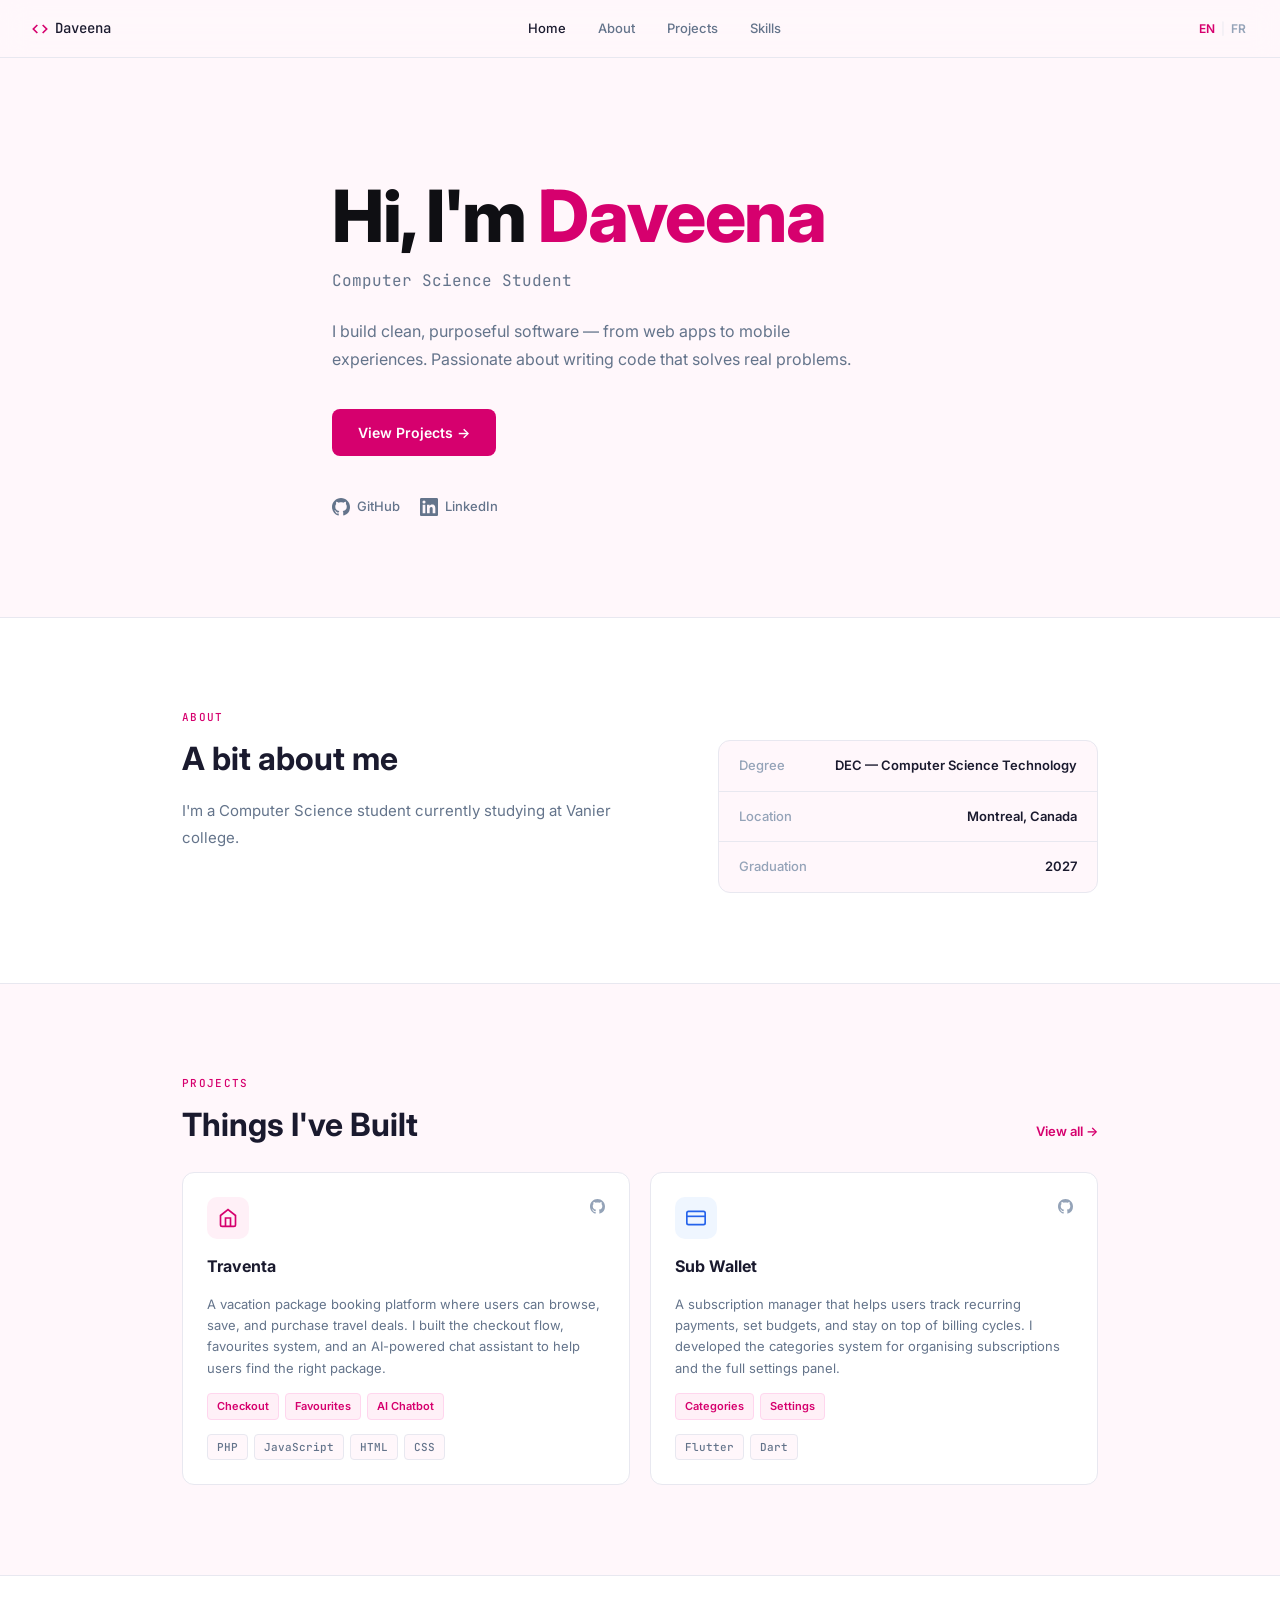
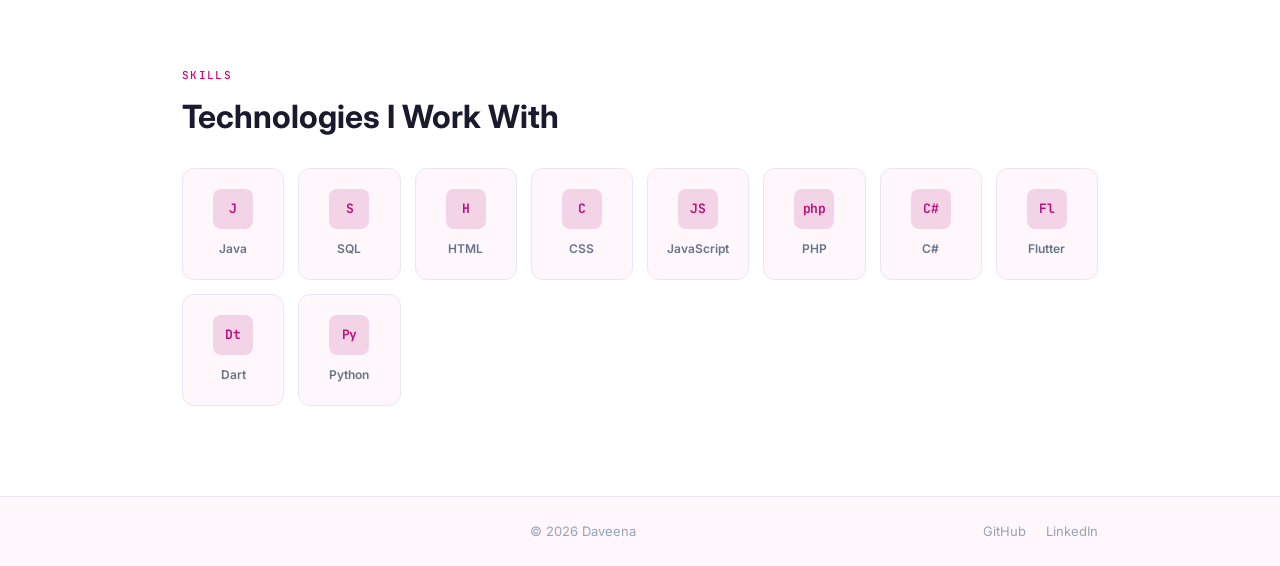
==== index.html @ 3ceb23bb "first commit" ====
<!DOCTYPE html>
<html lang="en">
<head>
  <meta charset="UTF-8" />
  <meta name="viewport" content="width=device-width, initial-scale=1.0"/>
  <title>Daveena — CS Student & Developer</title>
  <link href="https://fonts.googleapis.com/css2?family=Inter:wght@300;400;500;600;700;800&family=JetBrains+Mono:wght@400;500&display=swap" rel="stylesheet"/>
  <link rel="stylesheet" href="style.css"/>
</head>
<body>

<!-- NAV -->
<nav>
  <a href="#hero" class="nav-logo">
    <svg width="16" height="16" viewBox="0 0 24 24" fill="none" stroke="currentColor" stroke-width="2.5"><polyline points="16 18 22 12 16 6"/><polyline points="8 6 2 12 8 18"/></svg>
    Daveena
  </a>
  <ul class="nav-links">
    <li><a href="#hero" class="active" data-en="Home" data-fr="Accueil">Home</a></li>
    <li><a href="#about" data-en="About" data-fr="À propos">About</a></li>
    <li><a href="#projects" data-en="Projects" data-fr="Projets">Projects</a></li>
    <li><a href="#skills" data-en="Skills" data-fr="Compétences">Skills</a></li>
  </ul>
  <div class="nav-right">
    <div class="lang-toggle">
      <button class="lang-btn active" data-lang="en">EN</button>
      <span class="lang-divider">|</span>
      <button class="lang-btn" data-lang="fr">FR</button>
    </div>
  </div>
</nav>

<!-- HERO -->
<section id="hero">
  <div class="container hero-container">
    <h1 class="hero-name fade-in" data-en="Hi, I'm " data-fr="Bonjour, je suis ">Hi, I'm <span class="pink">Daveena</span></h1>
    <p class="hero-subtitle fade-in" data-en="Computer Science Student" data-fr="Étudiante en informatique">Computer Science Student & Developer</p>
    <p class="hero-desc fade-in" data-en="I build clean, purposeful software — from web apps to mobile experiences. Passionate about writing code that solves real problems." data-fr="Je développe des logiciels clairs et utiles — des applications web aux expériences mobiles. Passionnée par l'écriture de code qui résout de vrais problèmes.">I build clean, purposeful software — from web apps to mobile experiences. Passionate about writing code that solves real problems.</p>
    <div class="hero-actions fade-in">
      <a href="#projects" class="btn-primary" data-en="View Projects →" data-fr="Voir les projets →">View Projects →</a>
    </div>
    <div class="hero-socials fade-in">
      <a href="https://github.com/DaveenaPatel" target="_blank" title="GitHub" class="social-link">
        <svg width="18" height="18" viewBox="0 0 24 24" fill="currentColor"><path d="M12 0C5.37 0 0 5.37 0 12c0 5.31 3.435 9.795 8.205 11.385.6.105.825-.255.825-.57 0-.285-.015-1.23-.015-2.235-3.015.555-3.795-.735-4.035-1.41-.135-.345-.72-1.41-1.23-1.695-.42-.225-1.02-.78-.015-.795.945-.015 1.62.87 1.845 1.23 1.08 1.815 2.805 1.305 3.495.99.105-.78.42-1.305.765-1.605-2.67-.3-5.46-1.335-5.46-5.925 0-1.305.465-2.385 1.23-3.225-.12-.3-.54-1.53.12-3.18 0 0 1.005-.315 3.3 1.23.96-.27 1.98-.405 3-.405s2.04.135 3 .405c2.295-1.56 3.3-1.23 3.3-1.23.66 1.65.24 2.88.12 3.18.765.84 1.23 1.905 1.23 3.225 0 4.605-2.805 5.625-5.475 5.925.435.375.81 1.095.81 2.22 0 1.605-.015 2.895-.015 3.3 0 .315.225.69.825.57A12.02 12.02 0 0 0 24 12c0-6.63-5.37-12-12-12z"/></svg>
        GitHub
      </a>
      <a href="https://www.linkedin.com/in/daveena-patel-50628a3a7/" target="_blank" title="LinkedIn" class="social-link">
        <svg width="18" height="18" viewBox="0 0 24 24" fill="currentColor"><path d="M20.447 20.452h-3.554v-5.569c0-1.328-.027-3.037-1.852-3.037-1.853 0-2.136 1.445-2.136 2.939v5.667H9.351V9h3.414v1.561h.046c.477-.9 1.637-1.85 3.37-1.85 3.601 0 4.267 2.37 4.267 5.455v6.286zM5.337 7.433a2.062 2.062 0 0 1-2.063-2.065 2.064 2.064 0 1 1 2.063 2.065zm1.782 13.019H3.555V9h3.564v11.452zM22.225 0H1.771C.792 0 0 .774 0 1.729v20.542C0 23.227.792 24 1.771 24h20.451C23.2 24 24 23.227 24 22.271V1.729C24 .774 23.2 0 22.222 0h.003z"/></svg>
        LinkedIn
      </a>
    </div>
  </div>
</section>

<!-- ABOUT -->
<section id="about">
  <div class="container">
    <div class="section-label fade-in" data-en="About" data-fr="À propos">About</div>
    <div class="about-grid fade-in">
      <div class="about-left">
        <h2 data-en="A bit about me" data-fr="Un peu sur moi">A bit about me</h2>
        <p data-en="I'm a Computer Science student currently studying at Vanier college." data-fr="Je suis étudiant en informatique au collège Vanier.">I'm a Computer Science student currently studying at Vanier college.</p>
      </div>
      <div class="about-right">
        <div class="info-card">
          <div class="info-row">
            <span class="info-label" data-en="Degree" data-fr="Diplôme">Degree</span>
            <span class="info-val" data-en="DEC — Computer Science Technology" data-fr="DEC — Technologie des sciences informatiques">DEC — Computer Science Technology</span>
          </div>
          <div class="info-row">
            <span class="info-label" data-en="Location" data-fr="Lieu">Location</span>
            <span class="info-val" data-en="Montreal, Canada" data-fr="Montréal, Canada">Montreal, Canada</span>
          </div>
          <div class="info-row">
            <span class="info-label" data-en="Graduation" data-fr="Diplômée">Graduation</span>
            <span class="info-val">2027</span>
          </div>
        </div>
      </div>
    </div>
  </div>
</section>

<!-- PROJECTS -->
<section id="projects">
  <div class="container">
    <div class="section-label fade-in" data-en="Projects" data-fr="Projets">Projects</div>
    <div class="section-header fade-in">
      <h2 data-en="Things I've Built" data-fr="Ce que j'ai créé">Things I've Built</h2>
      <a href="projects.html" class="view-all" data-en="View all →" data-fr="Voir tout →">View all →</a>
    </div>
    <div class="projects-grid">

      <!-- TRAVENTA -->
      <div class="project-card fade-in">
        <div class="project-top">
          <div class="project-icon pink">
            <svg width="20" height="20" viewBox="0 0 24 24" fill="none" stroke="currentColor" stroke-width="2"><path d="M3 9l9-7 9 7v11a2 2 0 0 1-2 2H5a2 2 0 0 1-2-2z"/><polyline points="9 22 9 12 15 12 15 22"/></svg>
          </div>
          <div class="project-links">
            <a href="https://github.com/shayneuzan/Ecommerce-Project" target="_blank" class="icon-link" title="GitHub">
              <svg width="15" height="15" viewBox="0 0 24 24" fill="currentColor"><path d="M12 0C5.37 0 0 5.37 0 12c0 5.31 3.435 9.795 8.205 11.385.6.105.825-.255.825-.57 0-.285-.015-1.23-.015-2.235-3.015.555-3.795-.735-4.035-1.41-.135-.345-.72-1.41-1.23-1.695-.42-.225-1.02-.78-.015-.795.945-.015 1.62.87 1.845 1.23 1.08 1.815 2.805 1.305 3.495.99.105-.78.42-1.305.765-1.605-2.67-.3-5.46-1.335-5.46-5.925 0-1.305.465-2.385 1.23-3.225-.12-.3-.54-1.53.12-3.18 0 0 1.005-.315 3.3 1.23.96-.27 1.98-.405 3-.405s2.04.135 3 .405c2.295-1.56 3.3-1.23 3.3-1.23.66 1.65.24 2.88.12 3.18.765.84 1.23 1.905 1.23 3.225 0 4.605-2.805 5.625-5.475 5.925.435.375.81 1.095.81 2.22 0 1.605-.015 2.895-.015 3.3 0 .315.225.69.825.57A12.02 12.02 0 0 0 24 12c0-6.63-5.37-12-12-12z"/></svg>
            </a>
          </div>
        </div>
        <h3>Traventa</h3>
        <p data-en="A vacation package booking platform where users can browse, save, and purchase travel deals. I built the checkout flow, favourites system, and an AI-powered chat assistant to help users find the right package." data-fr="Une plateforme de réservation de forfaits vacances où les utilisateurs peuvent parcourir, sauvegarder et acheter des offres de voyage. J'ai développé le flux de paiement, le système de favoris et un assistant de chat IA.">A vacation package booking platform where users can browse, save, and purchase travel deals. I built the checkout flow, favourites system, and an AI-powered chat assistant to help users find the right package.</p>
        <div class="project-contributions">
          <span class="contrib-tag" data-en="Checkout" data-fr="Paiement">Checkout</span>
          <span class="contrib-tag" data-en="Favourites" data-fr="Favoris">Favourites</span>
          <span class="contrib-tag" data-en="AI Chatbot" data-fr="Chatbot IA">AI Chatbot</span>
        </div>
        <div class="tech-tags">
          <span class="tech-tag">PHP</span>
          <span class="tech-tag">JavaScript</span>
          <span class="tech-tag">HTML</span>
          <span class="tech-tag">CSS</span>
        </div>
      </div>

      <!-- SUB WALLET -->
      <div class="project-card fade-in">
        <div class="project-top">
          <div class="project-icon blue">
            <svg width="20" height="20" viewBox="0 0 24 24" fill="none" stroke="currentColor" stroke-width="2"><rect x="1" y="4" width="22" height="16" rx="2" ry="2"/><line x1="1" y1="10" x2="23" y2="10"/></svg>
          </div>
          <div class="project-links">
            <a href="https://github.com/DaveenaPatel/SubscriptionManager" target="_blank" class="icon-link" title="GitHub">
              <svg width="15" height="15" viewBox="0 0 24 24" fill="currentColor"><path d="M12 0C5.37 0 0 5.37 0 12c0 5.31 3.435 9.795 8.205 11.385.6.105.825-.255.825-.57 0-.285-.015-1.23-.015-2.235-3.015.555-3.795-.735-4.035-1.41-.135-.345-.72-1.41-1.23-1.695-.42-.225-1.02-.78-.015-.795.945-.015 1.62.87 1.845 1.23 1.08 1.815 2.805 1.305 3.495.99.105-.78.42-1.305.765-1.605-2.67-.3-5.46-1.335-5.46-5.925 0-1.305.465-2.385 1.23-3.225-.12-.3-.54-1.53.12-3.18 0 0 1.005-.315 3.3 1.23.96-.27 1.98-.405 3-.405s2.04.135 3 .405c2.295-1.56 3.3-1.23 3.3-1.23.66 1.65.24 2.88.12 3.18.765.84 1.23 1.905 1.23 3.225 0 4.605-2.805 5.625-5.475 5.925.435.375.81 1.095.81 2.22 0 1.605-.015 2.895-.015 3.3 0 .315.225.69.825.57A12.02 12.02 0 0 0 24 12c0-6.63-5.37-12-12-12z"/></svg>
            </a>
          </div>
        </div>
        <h3>Sub Wallet</h3>
        <p data-en="A subscription manager that helps users track recurring payments, set budgets, and stay on top of billing cycles. I developed the categories system for organising subscriptions and the full settings panel." data-fr="Un gestionnaire d'abonnements qui aide les utilisateurs à suivre les paiements récurrents et à gérer leur budget. J'ai développé le système de catégories et le panneau de paramètres complet.">A subscription manager that helps users track recurring payments, set budgets, and stay on top of billing cycles. I developed the categories system for organising subscriptions and the full settings panel.</p>
        <div class="project-contributions">
          <span class="contrib-tag" data-en="Categories" data-fr="Catégories">Categories</span>
          <span class="contrib-tag" data-en="Settings" data-fr="Paramètres">Settings</span>
        </div>
        <div class="tech-tags">
          <span class="tech-tag">Flutter</span>
          <span class="tech-tag">Dart</span>
        </div>
      </div>

    </div>
  </div>
</section>



<!-- SKILLS -->
<section id="skills">
  <div class="container">
    <div class="section-label fade-in" data-en="Skills" data-fr="Compétences">Skills</div>
    <h2 class="fade-in" data-en="Technologies I Work With" data-fr="Technologies que j'utilise">Technologies I Work With</h2>
    <div class="skills-grid fade-in">
      <div class="skill-item">
        <div class="skill-logo java">J</div>
        <span>Java</span>
      </div>
      <div class="skill-item">
        <div class="skill-logo sql">S</div>
        <span>SQL</span>
      </div>
      <div class="skill-item">
        <div class="skill-logo html">H</div>
        <span>HTML</span>
      </div>
      <div class="skill-item">
        <div class="skill-logo css">C</div>
        <span>CSS</span>
      </div>
      <div class="skill-item">
        <div class="skill-logo js">JS</div>
        <span>JavaScript</span>
      </div>
      <div class="skill-item">
        <div class="skill-logo php">php</div>
        <span>PHP</span>
      </div>
      <div class="skill-item">
        <div class="skill-logo csharp">C#</div>
        <span>C#</span>
      </div>
      <div class="skill-item">
        <div class="skill-logo flutter">Fl</div>
        <span>Flutter</span>
      </div>
      <div class="skill-item">
        <div class="skill-logo dart">Dt</div>
        <span>Dart</span>
      </div>
      <div class="skill-item">
        <div class="skill-logo python">Py</div>
        <span>Python</span>
      </div>
    </div>
  </div>
</section>

<!-- FOOTER -->
<footer>
  <div class="container footer-inner">
    <span class="footer-logo"></span>
    <span data-en="© 2026 Daveena" data-fr="© 2026 Daveena">© 2026 Daveena</span>
    <div class="footer-links">
      <a href="https://github.com/DaveenaPatel" target="_blank">GitHub</a>
      <a href="https://www.linkedin.com/in/daveena-patel-50628a3a7/" target="_blank">LinkedIn</a>
    </div>
  </div>
</footer>

<script src="script.js"></script>
</body>
</html>
---- style.css ----
*, *::before, *::after { box-sizing: border-box; margin: 0; padding: 0; }

:root {
  --pink: #D6006E;
  --pink-light: #FFF0F7;
  --pink-soft: #FFD6EE;
  --dark: #0f0f13;
  --text: #1a1a2e;
  --gray: #64748b;
  --gray-light: #94a3b8;
  --border: #e8e8f0;
  --bg: #FFF7FB;
  --bg-card: #ffffff;
  --radius: 12px;
  --mono: 'JetBrains Mono', monospace;
}

html { scroll-behavior: smooth; }

body {
  font-family: 'Inter', sans-serif;
  background: var(--bg);
  color: var(--text);
  font-size: 15px;
  line-height: 1.65;
  -webkit-font-smoothing: antialiased;
}

.pink { color: var(--pink); }

/* ── CONTAINER ── */
.container { max-width: 980px; margin: 0 auto; padding: 0 32px; }

/* ── NAV ── */
nav {
  position: sticky; top: 0; z-index: 100;
  height: 58px;
  display: flex; align-items: center; justify-content: space-between;
  padding: 0 32px;
  background: rgba(255,247,251,0.88);
  backdrop-filter: blur(14px);
  border-bottom: 1px solid var(--border);
}
.nav-logo {
  display: flex; align-items: center; gap: 7px;
  font-family: var(--mono); font-size: 14px; font-weight: 500;
  color: var(--text); text-decoration: none;
}
.nav-logo svg { color: var(--pink); }
.nav-links {
  display: flex; gap: 32px; list-style: none;
}
.nav-links a {
  font-size: 13px; font-weight: 500;
  color: var(--gray); text-decoration: none;
  transition: color .18s;
}
.nav-links a:hover, .nav-links a.active { color: var(--text); }
.nav-resume {
  font-size: 12px; font-weight: 600;
  color: var(--pink); text-decoration: none;
  border: 1.5px solid var(--pink);
  padding: 6px 14px; border-radius: 6px;
  transition: all .18s;
}
.nav-resume:hover { background: var(--pink); color: white; }

.nav-right { display: flex; align-items: center; gap: 14px; }

.lang-toggle { display: flex; align-items: center; gap: 4px; }
.lang-btn {
  background: none; border: none; cursor: pointer;
  font-size: 12px; font-weight: 600; font-family: 'Inter', sans-serif;
  color: var(--gray-light); padding: 4px 2px;
  transition: color .18s;
}
.lang-btn:hover { color: var(--text); }
.lang-btn.active { color: var(--pink); }
.lang-divider { color: var(--border); font-size: 12px; }

/* ── SECTIONS ── */
section { padding: 90px 0; scroll-margin-top: 58px; }

.section-label {
  font-family: var(--mono);
  font-size: 11px; font-weight: 500;
  color: var(--pink); letter-spacing: .12em;
  text-transform: uppercase; margin-bottom: 14px;
}

h2 {
  font-size: 32px; font-weight: 700;
  color: var(--text); line-height: 1.2;
  margin-bottom: 40px;
}

/* ── HERO ── */
#hero { padding: 120px 0 100px; }
.hero-container { max-width: 680px; }

.hero-name {
  font-size: clamp(44px, 6vw, 72px);
  font-weight: 800; line-height: 1.06;
  color: var(--dark);
  letter-spacing: -.02em;
  margin-bottom: 14px;
}
.hero-subtitle {
  font-family: var(--mono);
  font-size: 16px; font-weight: 400;
  color: var(--gray);
  margin-bottom: 22px;
}
.hero-desc {
  font-size: 16px; color: var(--gray);
  max-width: 540px; line-height: 1.75;
  margin-bottom: 36px;
}

.hero-actions {
  display: flex; gap: 12px; flex-wrap: wrap;
  margin-bottom: 40px;
}
.btn-primary {
  background: var(--pink); color: white;
  padding: 12px 26px; border-radius: 8px;
  font-size: 14px; font-weight: 600;
  text-decoration: none;
  transition: opacity .18s;
}
.btn-primary:hover { opacity: .86; }
.btn-outline {
  display: flex; align-items: center; gap: 7px;
  background: transparent; color: var(--text);
  padding: 12px 22px; border-radius: 8px;
  font-size: 14px; font-weight: 600;
  text-decoration: none;
  border: 1.5px solid var(--border);
  transition: border-color .18s, color .18s;
}
.btn-outline:hover { border-color: var(--pink); color: var(--pink); }

.hero-socials {
  display: flex; gap: 20px;
}
.social-link {
  display: flex; align-items: center; gap: 7px;
  font-size: 13px; font-weight: 500;
  color: var(--gray); text-decoration: none;
  transition: color .18s;
}
.social-link:hover { color: var(--pink); }

/* ── ABOUT ── */
#about { background: white; border-top: 1px solid var(--border); border-bottom: 1px solid var(--border); }

.about-grid {
  display: grid; grid-template-columns: 1fr 380px; gap: 60px;
  align-items: start;
}
.about-left h2 { margin-bottom: 18px; }
.about-left p {
  color: var(--gray); font-size: 15px; line-height: 1.8;
  margin-bottom: 16px;
}
.about-left p:last-child { margin-bottom: 0; }

.info-card {
  background: var(--bg); border: 1px solid var(--border);
  border-radius: var(--radius); overflow: hidden;
}
.info-row {
  display: flex; justify-content: space-between; align-items: center;
  padding: 14px 20px;
  border-bottom: 1px solid var(--border);
  font-size: 13px;
}
.info-row:last-child { border-bottom: none; }
.info-label { color: var(--gray-light); font-weight: 500; }
.info-val { color: var(--text); font-weight: 600; }

/* ── PROJECTS ── */
#projects { }
.section-header {
  display: flex; align-items: baseline; justify-content: space-between;
  margin-bottom: 28px;
}
.section-header h2 { margin-bottom: 0; }
.view-all {
  font-size: 13px; font-weight: 600;
  color: var(--pink); text-decoration: none;
}
.view-all:hover { opacity: .75; }

.projects-grid {
  display: grid; grid-template-columns: repeat(2, 1fr); gap: 20px;
}
.project-card {
  background: var(--bg-card);
  border: 1px solid var(--border);
  border-radius: var(--radius);
  padding: 24px;
  display: flex; flex-direction: column; gap: 14px;
  transition: box-shadow .2s, transform .2s, border-color .2s;
}
.project-card:hover {
  transform: translateY(-3px);
  box-shadow: 0 12px 40px rgba(214,0,110,.07);
  border-color: #f0c0dc;
}
.project-top {
  display: flex; justify-content: space-between; align-items: flex-start;
}
.project-icon {
  width: 42px; height: 42px; border-radius: 10px;
  display: flex; align-items: center; justify-content: center;
}
.project-icon.pink { background: #fff0f7; color: var(--pink); }
.project-icon.green { background: #f0fdf4; color: #16a34a; }
.project-icon.blue { background: #eff6ff; color: #2563eb; }
.project-links { display: flex; gap: 8px; }
.icon-link {
  color: var(--gray-light); text-decoration: none;
  transition: color .18s;
}
.icon-link:hover { color: var(--pink); }

.project-card h3 {
  font-size: 16px; font-weight: 700; color: var(--text);
}
.project-card p {
  font-size: 13px; color: var(--gray);
  line-height: 1.65; flex: 1;
}
.tech-tags { display: flex; gap: 6px; flex-wrap: wrap; margin-top: auto; }
.tech-tag {
  font-family: var(--mono);
  font-size: 11px; font-weight: 500;
  background: var(--bg); color: var(--gray);
  border: 1px solid var(--border);
  padding: 3px 9px; border-radius: 4px;
}
.project-contributions { display: flex; gap: 6px; flex-wrap: wrap; }
.contrib-tag {
  font-size: 11px; font-weight: 600;
  background: var(--pink-light); color: var(--pink);
  border: 1px solid var(--pink-soft);
  padding: 3px 9px; border-radius: 4px;
}

/* ── SKILLS ── */
#skills { background: white; border-top: 1px solid var(--border); }
#skills h2 { margin-bottom: 32px; }

.skills-grid {
  display: grid;
  grid-template-columns: repeat(auto-fill, minmax(90px, 1fr));
  gap: 14px;
}
.skill-item {
  display: flex; flex-direction: column; align-items: center; gap: 10px;
  padding: 20px 12px;
  background: var(--bg); border: 1px solid var(--border);
  border-radius: var(--radius);
  font-size: 12px; font-weight: 600; color: var(--gray);
  transition: border-color .18s, transform .18s, box-shadow .18s;
  cursor: default;
}
.skill-item:hover {
  border-color: var(--pink);
  transform: translateY(-2px);
  box-shadow: 0 4px 16px rgba(214,0,110,.06);
}
.skill-logo {
  width: 40px; height: 40px; border-radius: 8px;
  display: flex; align-items: center; justify-content: center;
  font-family: var(--mono); font-size: 13px; font-weight: 700;
  letter-spacing: -.02em;
}
.skill-logo.java    {background: #f3d4e6; color: #b8147c;}
.skill-logo.sql     {background: #f3d4e6; color: #b8147c;}
.skill-logo.html    {background: #f3d4e6; color: #b8147c;}
.skill-logo.css     {background: #f3d4e6; color: #b8147c;}
.skill-logo.js      {background: #f3d4e6; color: #b8147c;}
.skill-logo.php     {background: #f3d4e6; color: #b8147c;}
.skill-logo.csharp  {background: #f3d4e6; color: #b8147c;}
.skill-logo.flutter {background: #f3d4e6; color: #b8147c;}
.skill-logo.dart    {background: #f3d4e6; color: #b8147c;}
.skill-logo.python  {background: #f3d4e6; color: #b8147c;}

/* ── FOOTER ── */
footer {
  border-top: 1px solid var(--border);
  padding: 24px 32px;
}
.footer-inner {
  display: flex; align-items: center; justify-content: space-between;
  font-size: 13px; color: var(--gray-light);
}
.footer-logo {
  font-family: var(--mono); font-weight: 500;
  color: var(--gray);
}
.footer-links {
  display: flex; gap: 20px;
}
.footer-links a {
  color: var(--gray-light); text-decoration: none;
  transition: color .18s;
}
.footer-links a:hover { color: var(--pink); }

/* ── ANIMATIONS ── */
.fade-in {
  opacity: 0; transform: translateY(18px);
  transition: opacity .55s ease, transform .55s ease;
}
.fade-in.visible { opacity: 1; transform: none; }

/* ── CURSOR ── */
.cursor {
  display: inline-block; width: 2px; height: 1em;
  background: var(--pink); margin-left: 2px;
  vertical-align: middle; animation: blink 1s infinite;
}
@keyframes blink { 0%,100%{opacity:1} 50%{opacity:0} }

/* ── RESPONSIVE ── */
@media (max-width: 768px) {
  .container { padding: 0 20px; }
  nav { padding: 0 20px; }
  .nav-links { display: none; }
  #hero { padding: 80px 0 60px; }
  .hero-name { font-size: 40px; }
  .about-grid { grid-template-columns: 1fr; }
  .projects-grid { grid-template-columns: 1fr; }
  .skills-grid { grid-template-columns: repeat(3, 1fr); }
  .footer-inner { flex-direction: column; gap: 12px; text-align: center; }
}
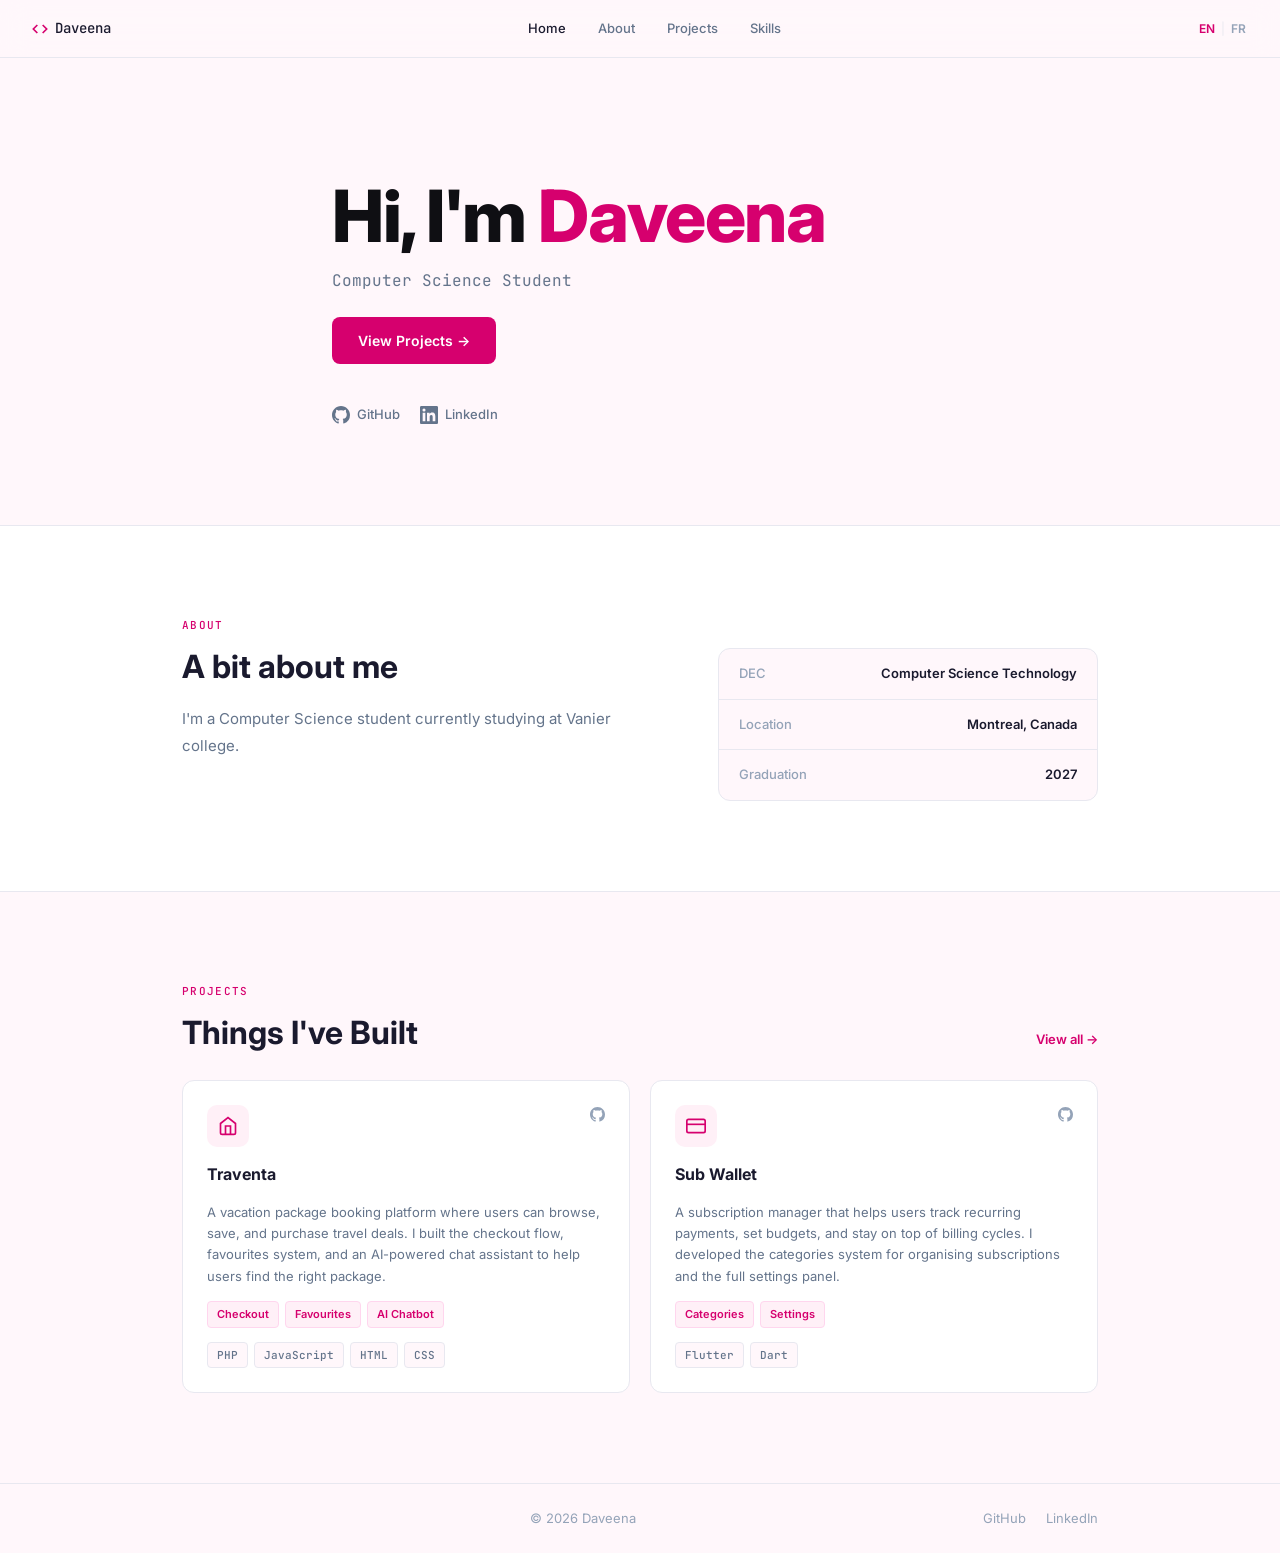
==== commit 2632808d: "changes made" ====
--- a/index.html
+++ b/index.html
@@ -3,7 +3,7 @@
 <head>
   <meta charset="UTF-8" />
   <meta name="viewport" content="width=device-width, initial-scale=1.0"/>
-  <title>Daveena — CS Student & Developer</title>
+  <title>Daveena — CS Student</title>
   <link href="https://fonts.googleapis.com/css2?family=Inter:wght@300;400;500;600;700;800&family=JetBrains+Mono:wght@400;500&display=swap" rel="stylesheet"/>
   <link rel="stylesheet" href="style.css"/>
 </head>
@@ -35,7 +35,6 @@
   <div class="container hero-container">
     <h1 class="hero-name fade-in" data-en="Hi, I'm " data-fr="Bonjour, je suis ">Hi, I'm <span class="pink">Daveena</span></h1>
     <p class="hero-subtitle fade-in" data-en="Computer Science Student" data-fr="Étudiante en informatique">Computer Science Student & Developer</p>
-    <p class="hero-desc fade-in" data-en="I build clean, purposeful software — from web apps to mobile experiences. Passionate about writing code that solves real problems." data-fr="Je développe des logiciels clairs et utiles — des applications web aux expériences mobiles. Passionnée par l'écriture de code qui résout de vrais problèmes.">I build clean, purposeful software — from web apps to mobile experiences. Passionate about writing code that solves real problems.</p>
     <div class="hero-actions fade-in">
       <a href="#projects" class="btn-primary" data-en="View Projects →" data-fr="Voir les projets →">View Projects →</a>
     </div>
@@ -64,8 +63,8 @@
       <div class="about-right">
         <div class="info-card">
           <div class="info-row">
-            <span class="info-label" data-en="Degree" data-fr="Diplôme">Degree</span>
-            <span class="info-val" data-en="DEC — Computer Science Technology" data-fr="DEC — Technologie des sciences informatiques">DEC — Computer Science Technology</span>
+            <span class="info-label">DEC</span>
+            <span class="info-val" data-en="Computer Science Technology" data-fr="Technologie des sciences informatiques">DEC — Computer Science Technology</span>
           </div>
           <div class="info-row">
             <span class="info-label" data-en="Location" data-fr="Lieu">Location</span>
@@ -121,7 +120,7 @@
       <!-- SUB WALLET -->
       <div class="project-card fade-in">
         <div class="project-top">
-          <div class="project-icon blue">
+          <div class="project-icon pink">
             <svg width="20" height="20" viewBox="0 0 24 24" fill="none" stroke="currentColor" stroke-width="2"><rect x="1" y="4" width="22" height="16" rx="2" ry="2"/><line x1="1" y1="10" x2="23" y2="10"/></svg>
           </div>
           <div class="project-links">
@@ -149,19 +148,41 @@
 
 
 <!-- SKILLS -->
-<section id="skills">
+<!-- <section id="skills">
   <div class="container">
     <div class="section-label fade-in" data-en="Skills" data-fr="Compétences">Skills</div>
-    <h2 class="fade-in" data-en="Technologies I Work With" data-fr="Technologies que j'utilise">Technologies I Work With</h2>
+    <h2 class="fade-in" data-en="What I have have learned" data-fr="Ce que j'ai appris">What I Have Learned</h2>
+
+    <h3 class="skills-subheading fade-in" data-en="Languages" data-fr="Langages">Languages</h3>
     <div class="skills-grid fade-in">
       <div class="skill-item">
         <div class="skill-logo java">J</div>
         <span>Java</span>
       </div>
       <div class="skill-item">
-        <div class="skill-logo sql">S</div>
-        <span>SQL</span>
-      </div>
+        <div class="skill-logo js">JS</div>
+        <span>JavaScript</span>
+      </div>
+      <div class="skill-item">
+        <div class="skill-logo php">php</div>
+        <span>PHP</span>
+      </div>
+      <div class="skill-item">
+        <div class="skill-logo csharp">C#</div>
+        <span>C#</span>
+      </div>
+      <div class="skill-item">
+        <div class="skill-logo dart">Dt</div>
+        <span>Dart</span>
+      </div>
+      <div class="skill-item">
+        <div class="skill-logo python">Py</div>
+        <span>Python</span>
+      </div>
+    </div>
+
+    <h3 class="skills-subheading fade-in" data-en="Technologies" data-fr="Technologies">Technologies</h3>
+    <div class="skills-grid fade-in">
       <div class="skill-item">
         <div class="skill-logo html">H</div>
         <span>HTML</span>
@@ -171,32 +192,13 @@
         <span>CSS</span>
       </div>
       <div class="skill-item">
-        <div class="skill-logo js">JS</div>
-        <span>JavaScript</span>
-      </div>
-      <div class="skill-item">
-        <div class="skill-logo php">php</div>
-        <span>PHP</span>
-      </div>
-      <div class="skill-item">
-        <div class="skill-logo csharp">C#</div>
-        <span>C#</span>
-      </div>
-      <div class="skill-item">
         <div class="skill-logo flutter">Fl</div>
         <span>Flutter</span>
       </div>
-      <div class="skill-item">
-        <div class="skill-logo dart">Dt</div>
-        <span>Dart</span>
-      </div>
-      <div class="skill-item">
-        <div class="skill-logo python">Py</div>
-        <span>Python</span>
-      </div>
-    </div>
-  </div>
-</section>
+    </div>
+
+  </div>
+</section> -->
 
 <!-- FOOTER -->
 <footer>
--- a/style.css
+++ b/style.css
@@ -216,8 +216,6 @@
   display: flex; align-items: center; justify-content: center;
 }
 .project-icon.pink { background: #fff0f7; color: var(--pink); }
-.project-icon.green { background: #f0fdf4; color: #16a34a; }
-.project-icon.blue { background: #eff6ff; color: #2563eb; }
 .project-links { display: flex; gap: 8px; }
 .icon-link {
   color: var(--gray-light); text-decoration: none;
@@ -337,3 +335,10 @@
   .skills-grid { grid-template-columns: repeat(3, 1fr); }
   .footer-inner { flex-direction: column; gap: 12px; text-align: center; }
 }
+
+.skills-subheading {
+  font-size: 13px; font-weight: 700;
+  text-transform: uppercase; letter-spacing: .08em;
+  color: var(--gray-light); font-family: var(--mono);
+  margin-bottom: 16px; margin-top: 36px;
+}
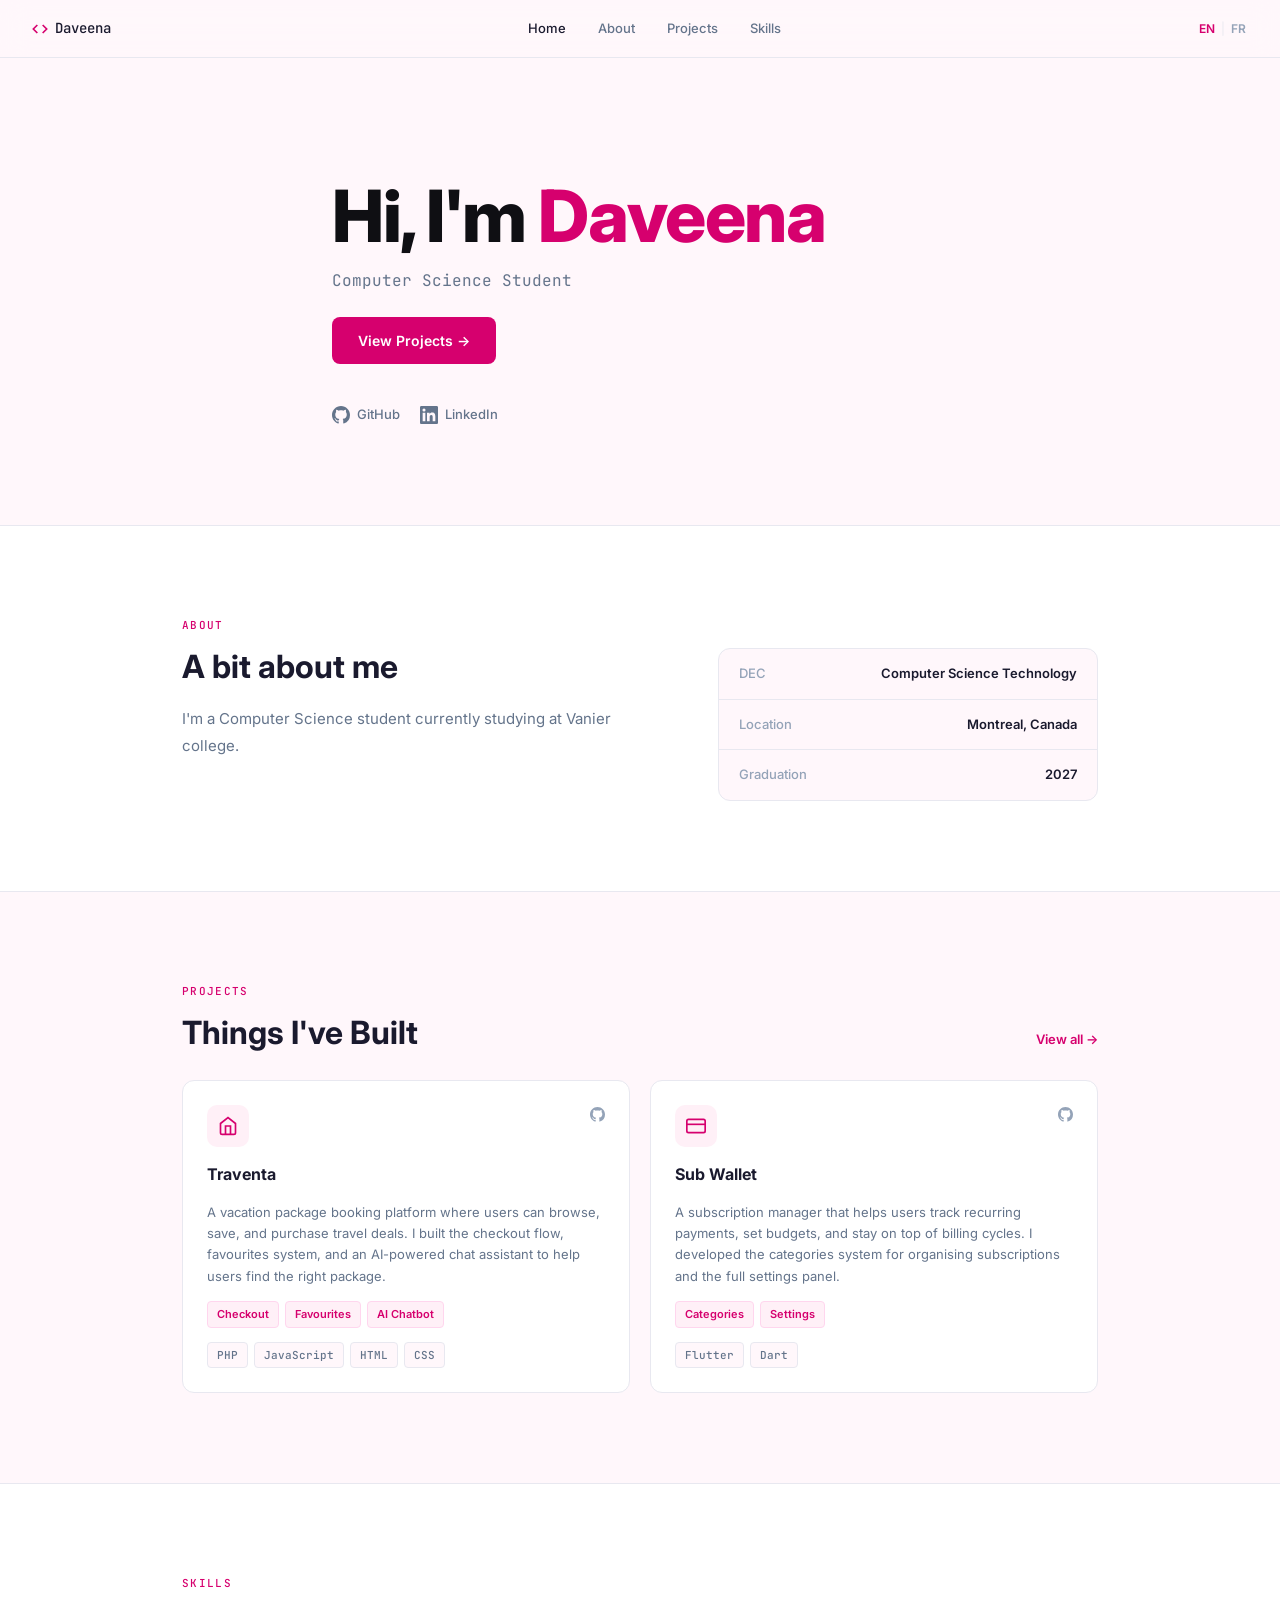
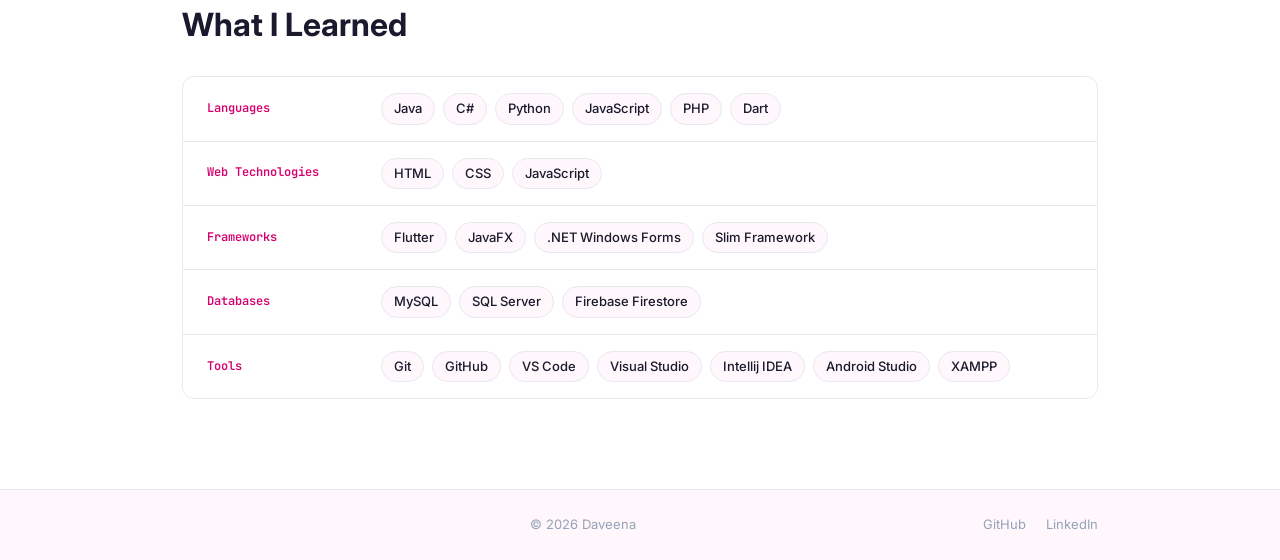
==== commit b18f3327: "changed what i learned part" ====
--- a/index.html
+++ b/index.html
@@ -3,7 +3,8 @@
 <head>
   <meta charset="UTF-8" />
   <meta name="viewport" content="width=device-width, initial-scale=1.0"/>
-  <title>Daveena — CS Student</title>
+  <title>Daveena</title>
+  <link rel="icon" type="image/x-icon" href="D.png">
   <link href="https://fonts.googleapis.com/css2?family=Inter:wght@300;400;500;600;700;800&family=JetBrains+Mono:wght@400;500&display=swap" rel="stylesheet"/>
   <link rel="stylesheet" href="style.css"/>
 </head>
@@ -145,60 +146,70 @@
   </div>
 </section>
 
-
-
 <!-- SKILLS -->
-<!-- <section id="skills">
+<section id="skills">
   <div class="container">
     <div class="section-label fade-in" data-en="Skills" data-fr="Compétences">Skills</div>
-    <h2 class="fade-in" data-en="What I have have learned" data-fr="Ce que j'ai appris">What I Have Learned</h2>
-
-    <h3 class="skills-subheading fade-in" data-en="Languages" data-fr="Langages">Languages</h3>
-    <div class="skills-grid fade-in">
-      <div class="skill-item">
-        <div class="skill-logo java">J</div>
-        <span>Java</span>
-      </div>
-      <div class="skill-item">
-        <div class="skill-logo js">JS</div>
-        <span>JavaScript</span>
-      </div>
-      <div class="skill-item">
-        <div class="skill-logo php">php</div>
-        <span>PHP</span>
-      </div>
-      <div class="skill-item">
-        <div class="skill-logo csharp">C#</div>
-        <span>C#</span>
-      </div>
-      <div class="skill-item">
-        <div class="skill-logo dart">Dt</div>
-        <span>Dart</span>
-      </div>
-      <div class="skill-item">
-        <div class="skill-logo python">Py</div>
-        <span>Python</span>
-      </div>
-    </div>
-
-    <h3 class="skills-subheading fade-in" data-en="Technologies" data-fr="Technologies">Technologies</h3>
-    <div class="skills-grid fade-in">
-      <div class="skill-item">
-        <div class="skill-logo html">H</div>
-        <span>HTML</span>
-      </div>
-      <div class="skill-item">
-        <div class="skill-logo css">C</div>
-        <span>CSS</span>
-      </div>
-      <div class="skill-item">
-        <div class="skill-logo flutter">Fl</div>
-        <span>Flutter</span>
-      </div>
-    </div>
-
-  </div>
-</section> -->
+    <h2 class="fade-in" data-en="What I Learned" data-fr="Ce que je sais faire">What I Learned</h2>
+
+    <div class="skills-list fade-in">
+
+      <div class="skills-row">
+        <span class="skills-category" data-en="Languages" data-fr="Langages">Languages</span>
+        <div class="skills-pills">
+          <span class="skill-pill">Java</span>
+          <span class="skill-pill">C#</span>
+          <span class="skill-pill">Python</span>
+          <span class="skill-pill">JavaScript</span>
+          <span class="skill-pill">PHP</span>
+          <span class="skill-pill">Dart</span>
+        </div>
+      </div>
+
+      <div class="skills-row">
+        <span class="skills-category" data-en="Web Technologies" data-fr="Technologies Web">Web Technologies</span>
+        <div class="skills-pills">
+          <span class="skill-pill">HTML</span>
+          <span class="skill-pill">CSS</span>
+          <span class="skill-pill">JavaScript</span>
+        </div>
+      </div>
+
+      <div class="skills-row">
+        <span class="skills-category" data-en="Frameworks" data-fr="Frameworks">Frameworks</span>
+        <div class="skills-pills">
+          <span class="skill-pill">Flutter</span>
+          <span class="skill-pill">JavaFX</span>
+          <span class="skill-pill">.NET Windows Forms</span>
+          <span class="skill-pill">Slim Framework</span>
+        </div>
+      </div>
+
+      <div class="skills-row">
+        <span class="skills-category" data-en="Databases" data-fr="Bases de données">Databases</span>
+        <div class="skills-pills">
+          <span class="skill-pill">MySQL</span>
+          <span class="skill-pill">SQL Server</span>
+          <span class="skill-pill">Firebase Firestore</span>
+        </div>
+      </div>
+
+      <div class="skills-row">
+        <span class="skills-category" data-en="Tools" data-fr="Outils">Tools</span>
+        <div class="skills-pills">
+          <span class="skill-pill">Git</span>
+          <span class="skill-pill">GitHub</span>
+          <span class="skill-pill">VS Code</span>
+          <span class="skill-pill">Visual Studio</span>
+          <span class="skill-pill">Intellij IDEA</span>
+          <span class="skill-pill">Android Studio</span>
+          <span class="skill-pill">XAMPP</span>
+        </div>
+      </div>
+
+    </div>
+  </div>
+</section>
 
 <!-- FOOTER -->
 <footer>
--- a/style.css
+++ b/style.css
@@ -250,41 +250,41 @@
 #skills { background: white; border-top: 1px solid var(--border); }
 #skills h2 { margin-bottom: 32px; }
 
-.skills-grid {
-  display: grid;
-  grid-template-columns: repeat(auto-fill, minmax(90px, 1fr));
-  gap: 14px;
-}
-.skill-item {
-  display: flex; flex-direction: column; align-items: center; gap: 10px;
-  padding: 20px 12px;
-  background: var(--bg); border: 1px solid var(--border);
-  border-radius: var(--radius);
-  font-size: 12px; font-weight: 600; color: var(--gray);
-  transition: border-color .18s, transform .18s, box-shadow .18s;
-  cursor: default;
-}
 .skill-item:hover {
   border-color: var(--pink);
   transform: translateY(-2px);
   box-shadow: 0 4px 16px rgba(214,0,110,.06);
 }
-.skill-logo {
-  width: 40px; height: 40px; border-radius: 8px;
-  display: flex; align-items: center; justify-content: center;
-  font-family: var(--mono); font-size: 13px; font-weight: 700;
-  letter-spacing: -.02em;
-}
-.skill-logo.java    {background: #f3d4e6; color: #b8147c;}
-.skill-logo.sql     {background: #f3d4e6; color: #b8147c;}
-.skill-logo.html    {background: #f3d4e6; color: #b8147c;}
-.skill-logo.css     {background: #f3d4e6; color: #b8147c;}
-.skill-logo.js      {background: #f3d4e6; color: #b8147c;}
-.skill-logo.php     {background: #f3d4e6; color: #b8147c;}
-.skill-logo.csharp  {background: #f3d4e6; color: #b8147c;}
-.skill-logo.flutter {background: #f3d4e6; color: #b8147c;}
-.skill-logo.dart    {background: #f3d4e6; color: #b8147c;}
-.skill-logo.python  {background: #f3d4e6; color: #b8147c;}
+
+/* ── SKILLS LIST ── */
+.skills-list {
+  display: flex; flex-direction: column; gap: 0;
+  border: 1px solid var(--border); border-radius: var(--radius);
+  overflow: hidden; background: white;
+}
+.skills-row {
+  display: flex; align-items: center; gap: 24px;
+  padding: 16px 24px;
+  border-bottom: 1px solid var(--border);
+}
+.skills-row:last-child { border-bottom: none; }
+.skills-category {
+  font-family: var(--mono); font-size: 12px; font-weight: 600;
+  color: var(--pink); min-width: 150px; flex-shrink: 0;
+}
+.skills-pills {
+  display: flex; flex-wrap: wrap; gap: 8px;
+}
+.skill-pill {
+  font-size: 13px; font-weight: 500; color: var(--text);
+  background: var(--bg); border: 1px solid var(--border);
+  padding: 4px 12px; border-radius: 99px;
+}
+
+@media (max-width: 768px) {
+  .skills-row { flex-direction: column; align-items: flex-start; gap: 10px; }
+  .skills-category { min-width: unset; }
+}
 
 /* ── FOOTER ── */
 footer {
@@ -336,9 +336,9 @@
   .footer-inner { flex-direction: column; gap: 12px; text-align: center; }
 }
 
-.skills-subheading {
+/* .skills-subheading {
   font-size: 13px; font-weight: 700;
   text-transform: uppercase; letter-spacing: .08em;
   color: var(--gray-light); font-family: var(--mono);
   margin-bottom: 16px; margin-top: 36px;
-}+} */
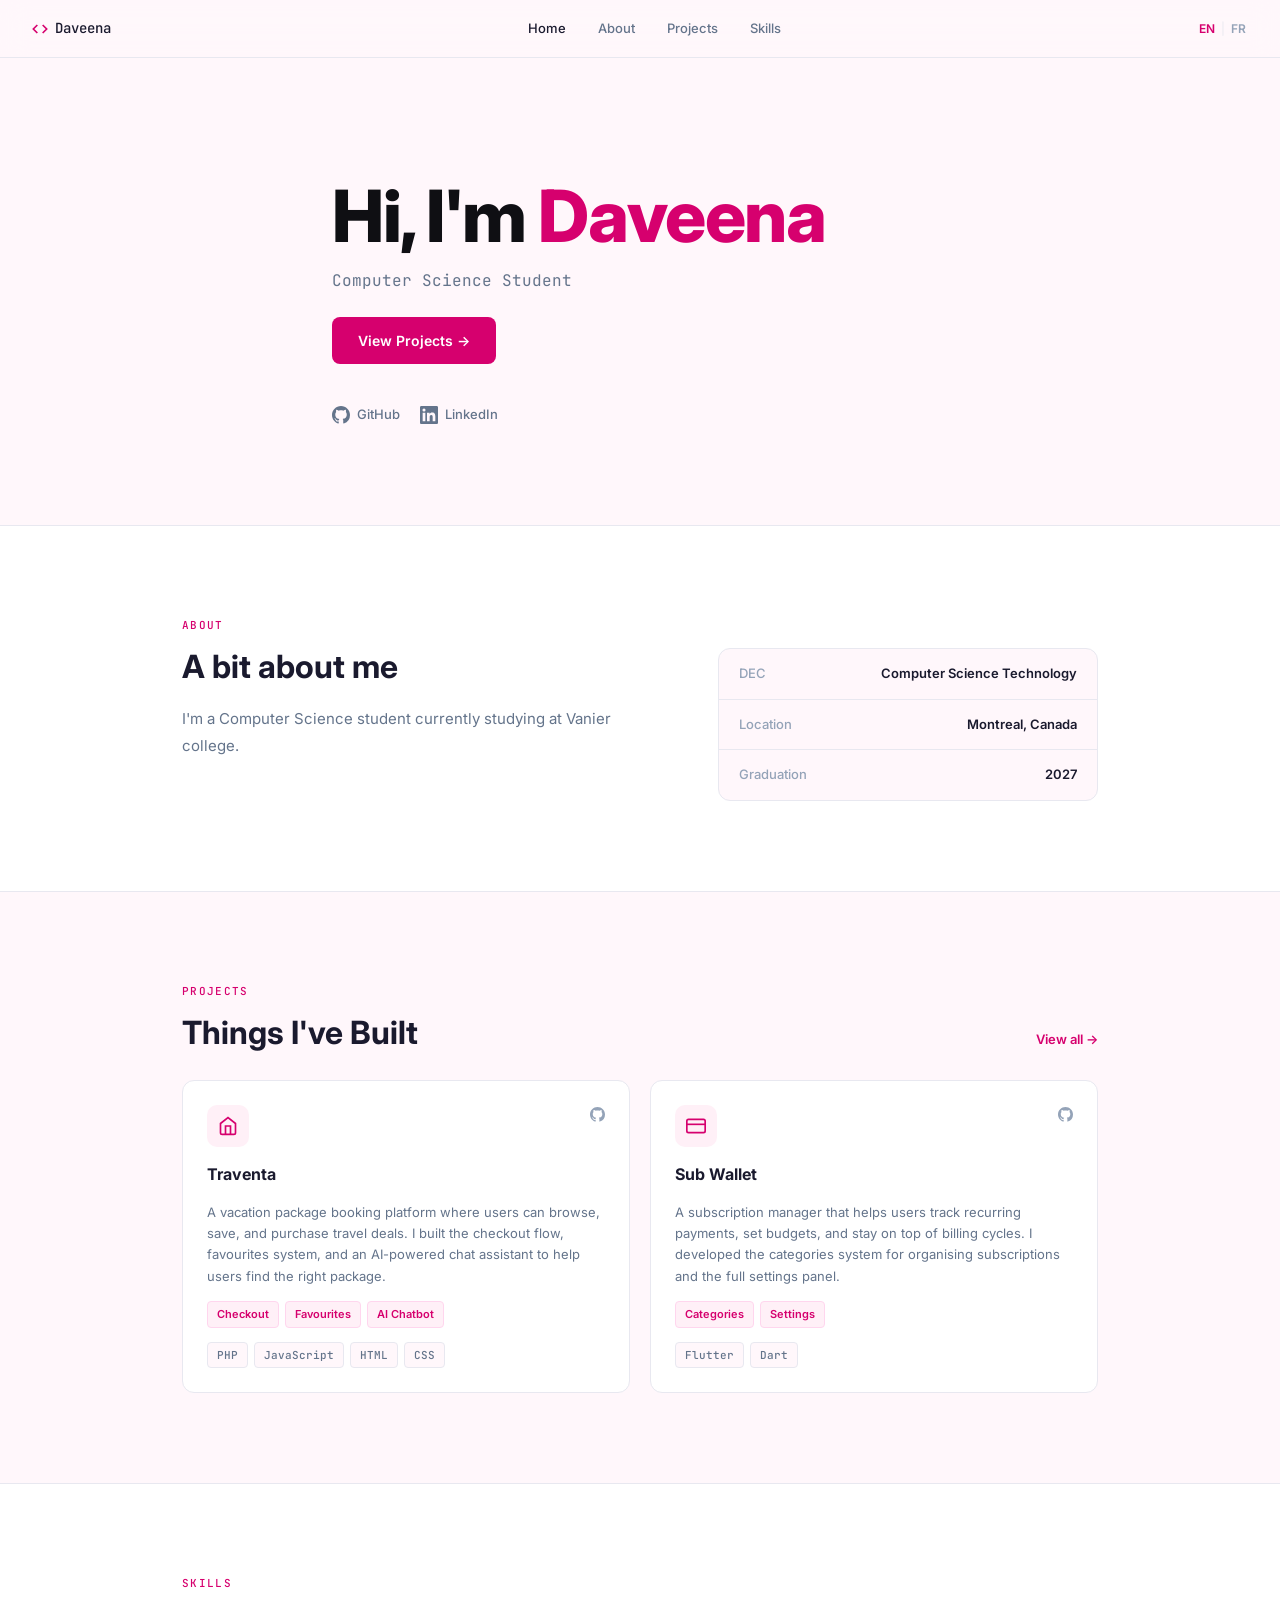
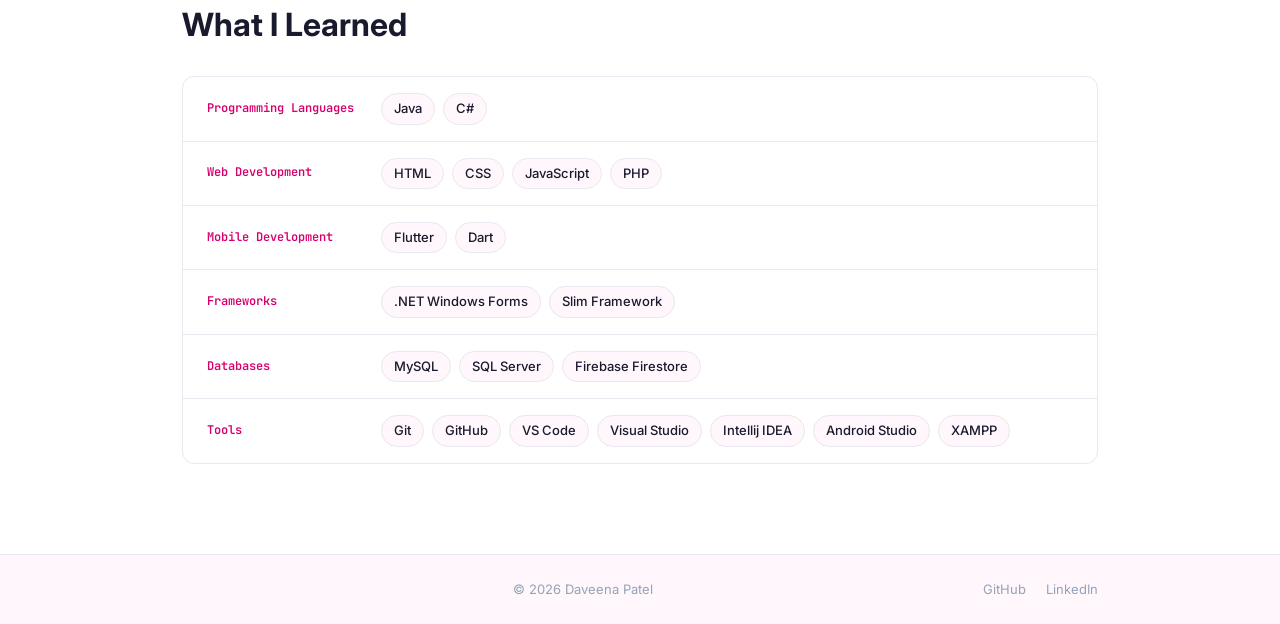
==== commit d6272413: "Fixed what I learned section" ====
--- a/index.html
+++ b/index.html
@@ -155,31 +155,34 @@
     <div class="skills-list fade-in">
 
       <div class="skills-row">
-        <span class="skills-category" data-en="Languages" data-fr="Langages">Languages</span>
+        <span class="skills-category" data-en="Programming Languages" data-fr="Langages de programmation">Languages</span>
         <div class="skills-pills">
           <span class="skill-pill">Java</span>
           <span class="skill-pill">C#</span>
-          <span class="skill-pill">Python</span>
-          <span class="skill-pill">JavaScript</span>
-          <span class="skill-pill">PHP</span>
-          <span class="skill-pill">Dart</span>
-        </div>
-      </div>
-
-      <div class="skills-row">
-        <span class="skills-category" data-en="Web Technologies" data-fr="Technologies Web">Web Technologies</span>
+        </div>
+      </div>
+
+      <div class="skills-row">
+        <span class="skills-category" data-en="Web Development" data-fr="Développement Web">Web Development</span>
         <div class="skills-pills">
           <span class="skill-pill">HTML</span>
           <span class="skill-pill">CSS</span>
           <span class="skill-pill">JavaScript</span>
+          <span class="skill-pill">PHP</span>
+        </div>
+      </div>
+
+      <div class="skills-row">
+        <span class="skills-category" data-en="Mobile Development" data-fr="Développement Mobile">Mobile Development</span>
+        <div class="skills-pills">
+          <span class="skill-pill">Flutter</span>
+          <span class="skill-pill">Dart</span>
         </div>
       </div>
 
       <div class="skills-row">
         <span class="skills-category" data-en="Frameworks" data-fr="Frameworks">Frameworks</span>
         <div class="skills-pills">
-          <span class="skill-pill">Flutter</span>
-          <span class="skill-pill">JavaFX</span>
           <span class="skill-pill">.NET Windows Forms</span>
           <span class="skill-pill">Slim Framework</span>
         </div>
@@ -215,7 +218,7 @@
 <footer>
   <div class="container footer-inner">
     <span class="footer-logo"></span>
-    <span data-en="© 2026 Daveena" data-fr="© 2026 Daveena">© 2026 Daveena</span>
+    <span>© 2026 Daveena Patel</span>
     <div class="footer-links">
       <a href="https://github.com/DaveenaPatel" target="_blank">GitHub</a>
       <a href="https://www.linkedin.com/in/daveena-patel-50628a3a7/" target="_blank">LinkedIn</a>
--- a/style.css
+++ b/style.css
@@ -335,10 +335,3 @@
   .skills-grid { grid-template-columns: repeat(3, 1fr); }
   .footer-inner { flex-direction: column; gap: 12px; text-align: center; }
 }
-
-/* .skills-subheading {
-  font-size: 13px; font-weight: 700;
-  text-transform: uppercase; letter-spacing: .08em;
-  color: var(--gray-light); font-family: var(--mono);
-  margin-bottom: 16px; margin-top: 36px;
-} */
